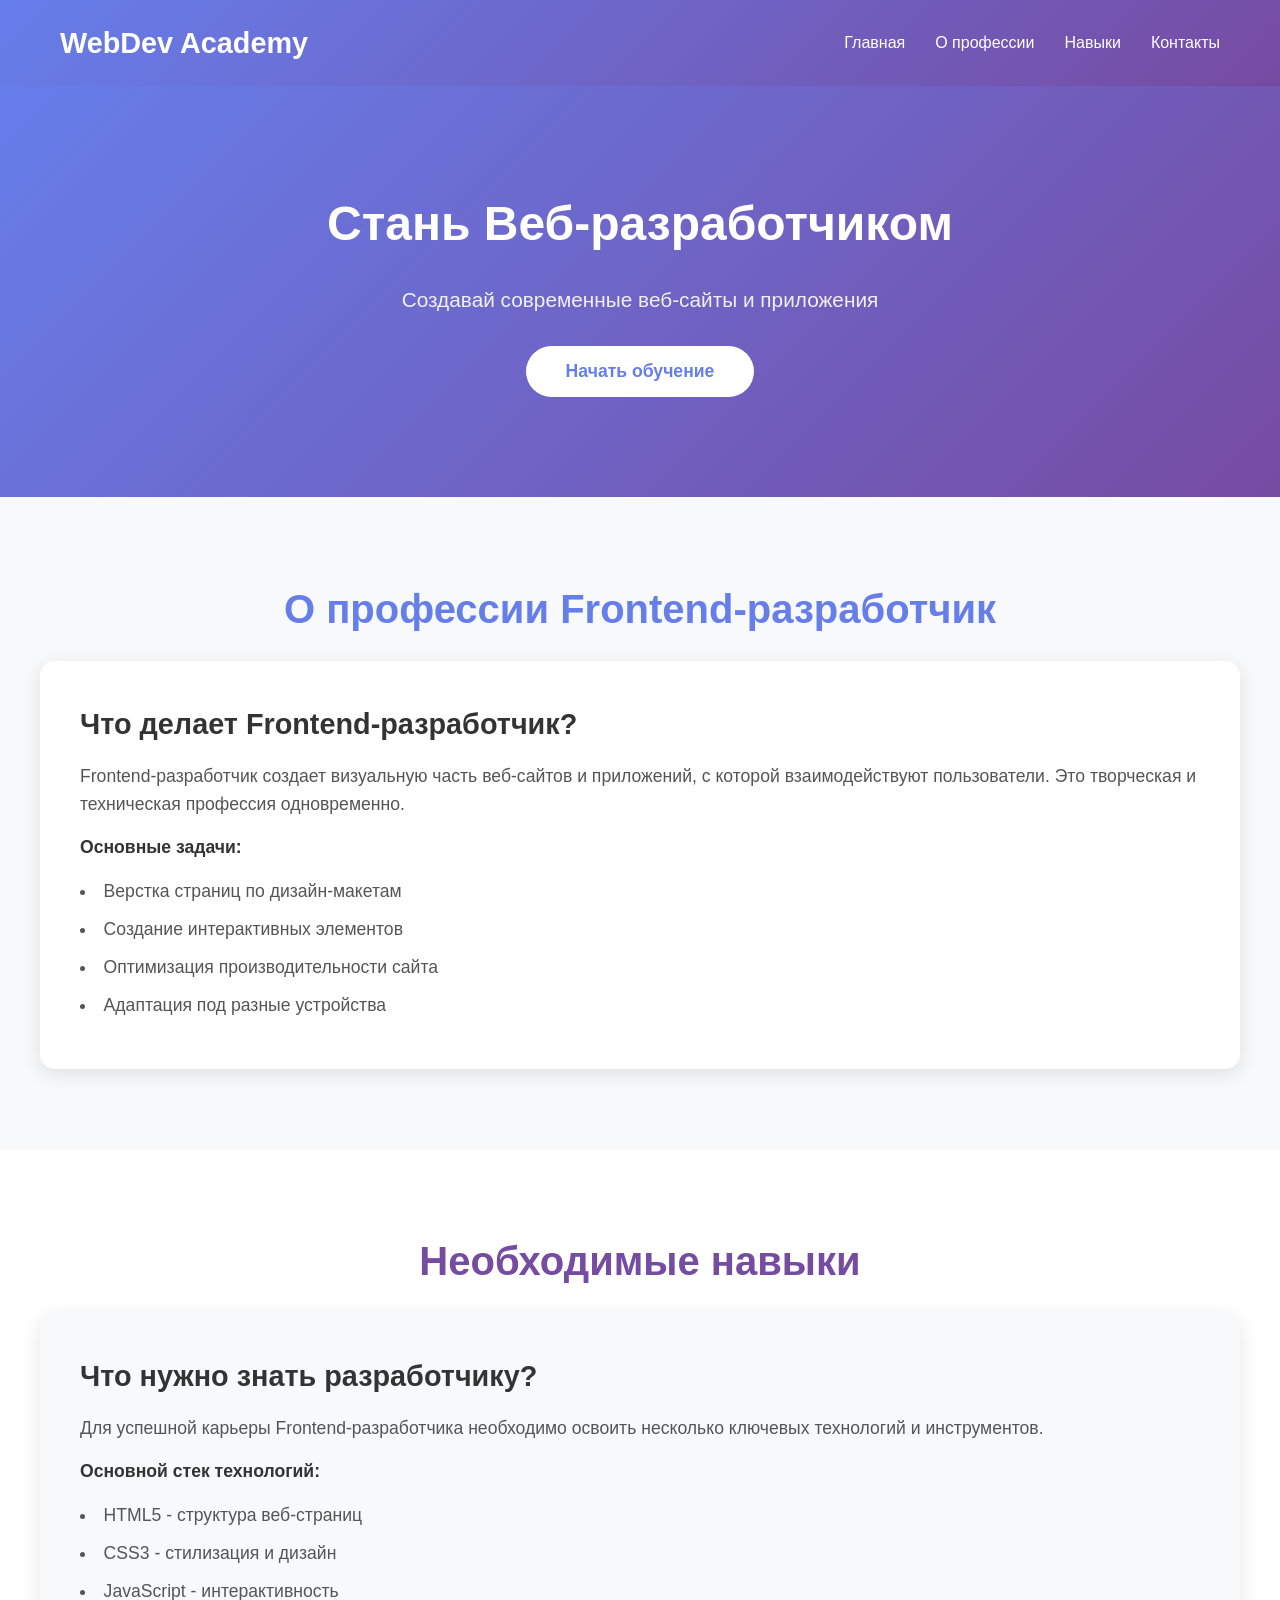
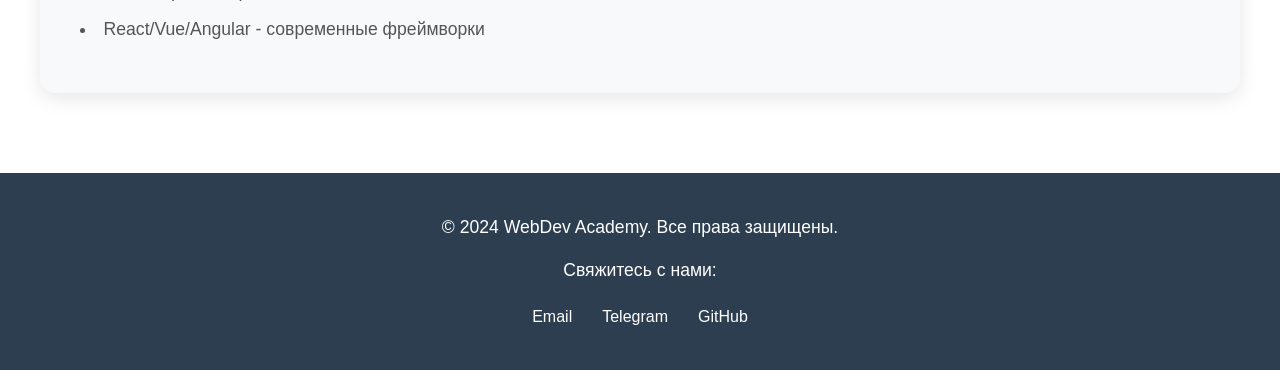
==== ready/index.html @ 41f7bedf "123" ====
<!doctype html>
<html lang="ru">
    <head>
        <meta charset="UTF-8" />
        <meta name="viewport" content="width=device-width, initial-scale=1.0" />
        <title>Профессия: Веб-разработчик</title>
        <link rel="stylesheet" href="style.css" />
    </head>
    <body>
        <header id="page-header">
            <nav id="main-nav">
                <h1 id="logo">WebDev Academy</h1>
                <ul>
                    <li><a href="#home">Главная</a></li>
                    <li><a href="#about">О профессии</a></li>
                    <li><a href="#skills">Навыки</a></li>
                    <li><a href="#contact">Контакты</a></li>
                </ul>
            </nav>
        </header>

        <section id="hero">
            <h2>Стань Веб-разработчиком</h2>
            <p>Создавай современные веб-сайты и приложения</p>
            <button>Начать обучение</button>
        </section>

        <section id="about">
            <div id="about-container">
                <h2>О профессии Frontend-разработчик</h2>
                <article id="about-content">
                    <h3>Что делает Frontend-разработчик?</h3>
                    <p>
                        Frontend-разработчик создает визуальную часть веб-сайтов
                        и приложений, с которой взаимодействуют пользователи.
                        Это творческая и техническая профессия одновременно.
                    </p>
                    <p><strong>Основные задачи:</strong></p>
                    <ul>
                        <li>Верстка страниц по дизайн-макетам</li>
                        <li>Создание интерактивных элементов</li>
                        <li>Оптимизация производительности сайта</li>
                        <li>Адаптация под разные устройства</li>
                    </ul>
                </article>
            </div>
        </section>

        <section id="skills">
            <div id="skills-container">
                <h2>Необходимые навыки</h2>
                <article id="skills-content">
                    <h3>Что нужно знать разработчику?</h3>
                    <p>
                        Для успешной карьеры Frontend-разработчика необходимо
                        освоить несколько ключевых технологий и инструментов.
                    </p>
                    <p><strong>Основной стек технологий:</strong></p>
                    <ul>
                        <li>HTML5 - структура веб-страниц</li>
                        <li>CSS3 - стилизация и дизайн</li>
                        <li>JavaScript - интерактивность</li>
                        <li>React/Vue/Angular - современные фреймворки</li>
                    </ul>
                </article>
            </div>
        </section>

        <footer id="page-footer">
            <div id="footer-container">
                <p>&copy; 2024 WebDev Academy. Все права защищены.</p>
                <p>Свяжитесь с нами:</p>
                <div id="footer-links">
                    <a href="#email">Email</a>
                    <a href="#telegram">Telegram</a>
                    <a href="#github">GitHub</a>
                </div>
            </div>
        </footer>
    </body>
</html>
---- ready/style.css ----
* {
    margin: 0;
    padding: 0;
    box-sizing: border-box;
}

body {
    font-family: 'Segoe UI', Tahoma, Geneva, Verdana, sans-serif;
    line-height: 1.6;
    color: #333;
}

/* ============= ШАПКА САЙТА ============= */

header#page-header {
    background: linear-gradient(135deg, #667eea 0%, #764ba2 100%);
    color: white;
    padding: 20px 0;
    box-shadow: 0 2px 10px rgba(0, 0, 0, 0.1);
}

header#page-header nav#main-nav {
    max-width: 1200px;
    margin: 0 auto;
    padding: 0 20px;
    display: flex;
    justify-content: space-between;
    align-items: center;
}

header#page-header nav#main-nav h1#logo {
    font-size: 1.8em;
    font-weight: bold;
}

header#page-header nav#main-nav ul {
    list-style: none;
    display: flex;
    gap: 30px;
}

header#page-header nav#main-nav ul li a {
    color: white;
    text-decoration: none;
    font-weight: 500;
    transition: opacity 0.3s;
}

header#page-header nav#main-nav ul li a:hover {
    opacity: 0.8;
}

/* ============= ГЛАВНЫЙ БАННЕР ============= */

section#hero {
    background: linear-gradient(135deg, #667eea 0%, #764ba2 100%);
    color: white;
    padding: 100px 20px;
    text-align: center;
}

section#hero h2 {
    font-size: 3em;
    margin-bottom: 20px;
}

section#hero p {
    font-size: 1.3em;
    margin-bottom: 30px;
    opacity: 0.9;
}

section#hero button {
    background: white;
    color: #667eea;
    border: none;
    padding: 15px 40px;
    font-size: 1.1em;
    border-radius: 30px;
    cursor: pointer;
    font-weight: bold;
    transition: transform 0.3s;
}

section#hero button:hover {
    transform: scale(1.05);
}

/* ============= БЛОК "О ПРОФЕССИИ" ============= */

section#about {
    padding: 80px 20px;
    background: #f8f9fa;
}

section#about div#about-container {
    max-width: 1200px;
    margin: 0 auto;
}

section#about div#about-container h2 {
    font-size: 2.5em;
    text-align: center;
    margin-bottom: 20px;
    color: #667eea;
}

section#about div#about-container article#about-content {
    background: white;
    padding: 40px;
    border-radius: 15px;
    box-shadow: 0 5px 20px rgba(0, 0, 0, 0.1);
}

section#about div#about-container article#about-content h3 {
    font-size: 1.8em;
    margin-bottom: 15px;
    color: #333;
}

section#about div#about-container article#about-content p {
    font-size: 1.1em;
    color: #555;
    margin-bottom: 15px;
}

section#about div#about-container article#about-content strong {
    font-weight: bold;
    color: #333;
}

section#about div#about-container article#about-content ul {
    list-style-position: inside;
    color: #555;
    font-size: 1.1em;
}

section#about div#about-container article#about-content ul li {
    margin-bottom: 10px;
}

/* ============= БЛОК "НАВЫКИ" ============= */

section#skills {
    padding: 80px 20px;
    background: white;
}

section#skills div#skills-container {
    max-width: 1200px;
    margin: 0 auto;
}

section#skills div#skills-container h2 {
    font-size: 2.5em;
    text-align: center;
    margin-bottom: 20px;
    color: #764ba2;
}

section#skills div#skills-container article#skills-content {
    background: #f8f9fa;
    padding: 40px;
    border-radius: 15px;
    box-shadow: 0 5px 20px rgba(0, 0, 0, 0.1);
}

section#skills div#skills-container article#skills-content h3 {
    font-size: 1.8em;
    margin-bottom: 15px;
    color: #333;
}

section#skills div#skills-container article#skills-content p {
    font-size: 1.1em;
    color: #555;
    margin-bottom: 15px;
}

section#skills div#skills-container article#skills-content strong {
    font-weight: bold;
    color: #333;
}

section#skills div#skills-container article#skills-content ul {
    list-style-position: inside;
    color: #555;
    font-size: 1.1em;
}

section#skills div#skills-container article#skills-content ul li {
    margin-bottom: 10px;
}

/* ============= ПОДВАЛ САЙТА ============= */

footer#page-footer {
    background: #2c3e50;
    color: white;
    padding: 40px 20px;
    text-align: center;
}

footer#page-footer div#footer-container {
    max-width: 1200px;
    margin: 0 auto;
}

footer#page-footer div#footer-container p {
    margin-bottom: 15px;
    font-size: 1.1em;
}

footer#page-footer div#footer-container div#footer-links {
    display: flex;
    justify-content: center;
    gap: 30px;
    margin-top: 20px;
}

footer#page-footer div#footer-container div#footer-links a {
    color: white;
    text-decoration: none;
    transition: color 0.3s;
}

footer#page-footer div#footer-container div#footer-links a:hover {
    color: #667eea;
}
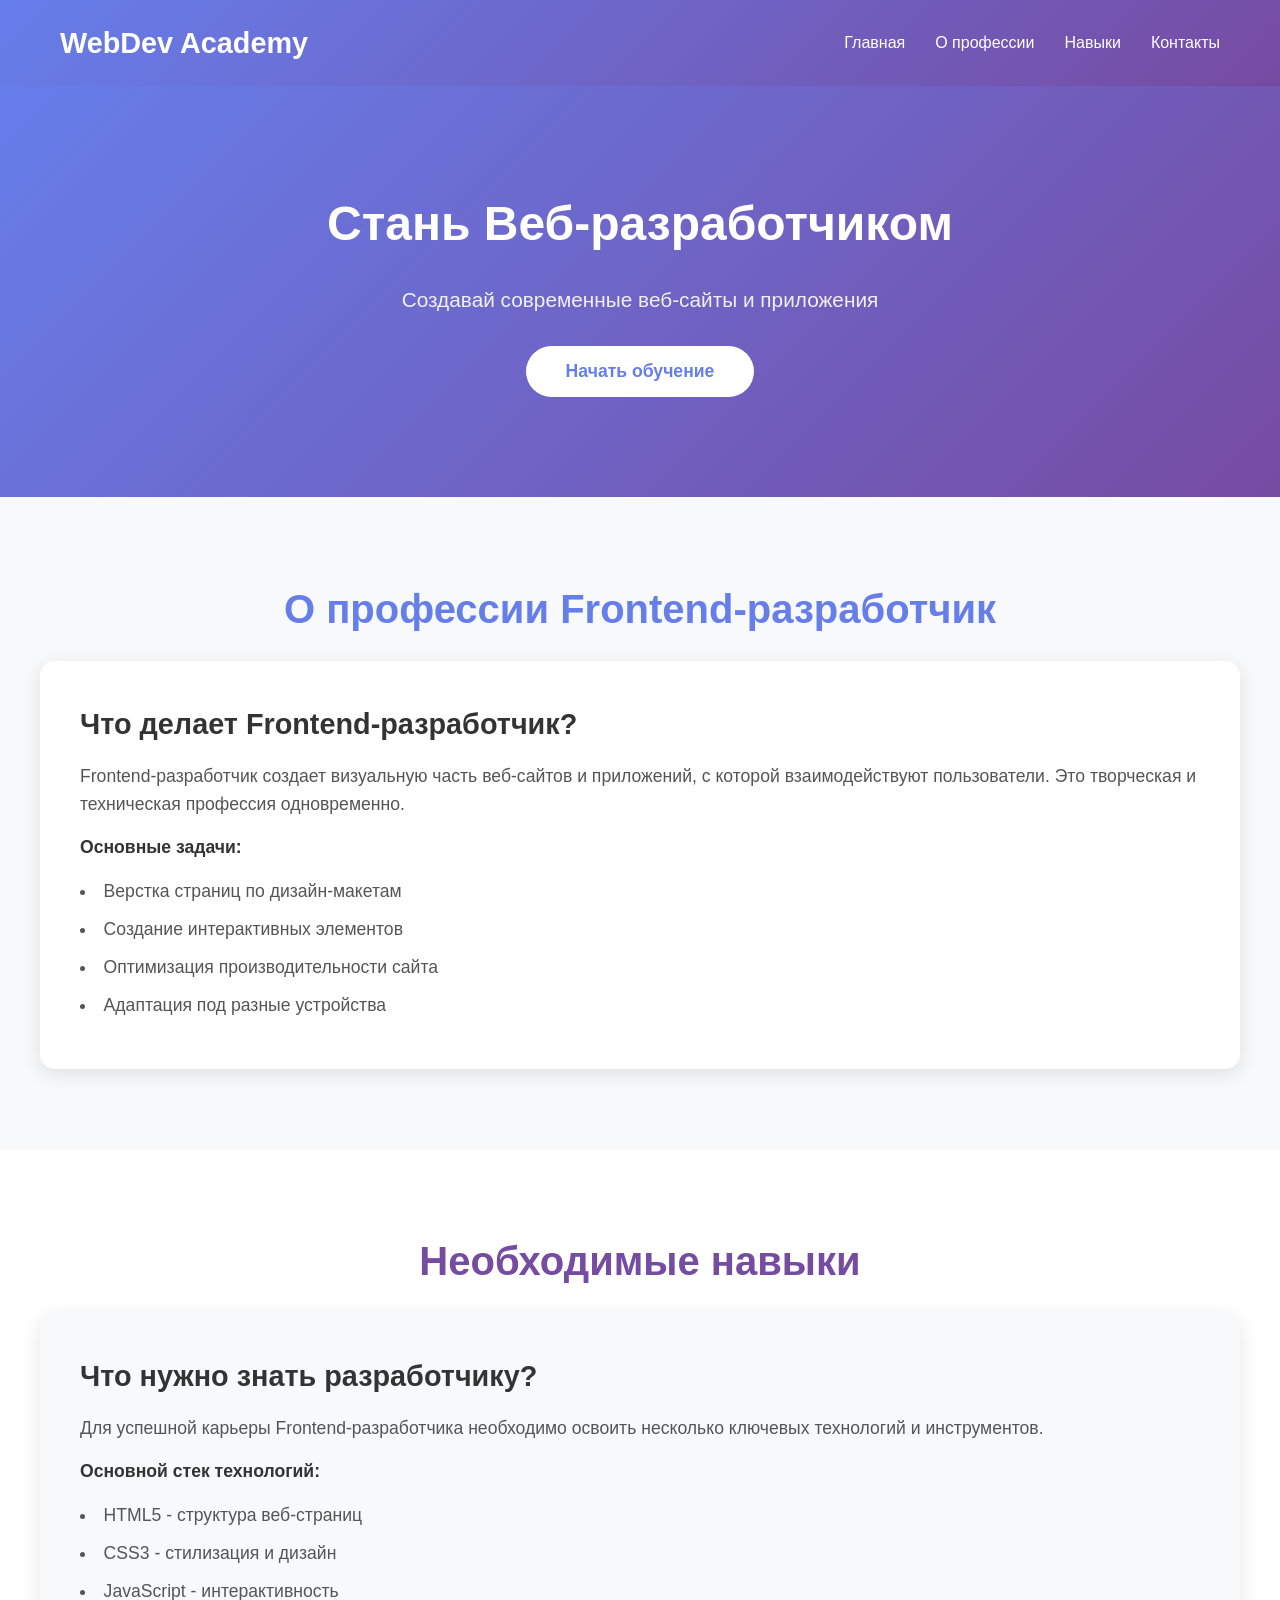
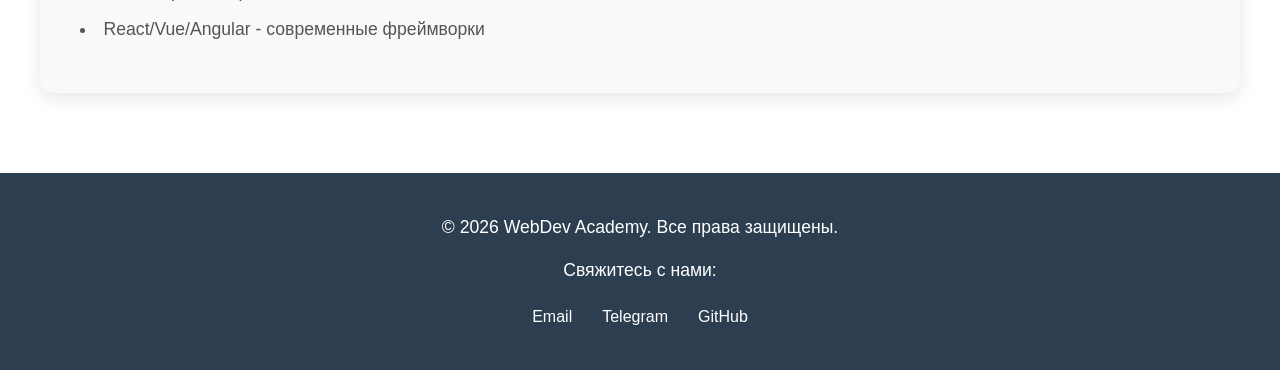
==== commit 395ed85f: "asd" ====
--- a/ready/index.html
+++ b/ready/index.html
@@ -68,7 +68,7 @@
 
         <footer id="page-footer">
             <div id="footer-container">
-                <p>&copy; 2024 WebDev Academy. Все права защищены.</p>
+                <p>&copy; 2026 WebDev Academy. Все права защищены.</p>
                 <p>Свяжитесь с нами:</p>
                 <div id="footer-links">
                     <a href="#email">Email</a>
